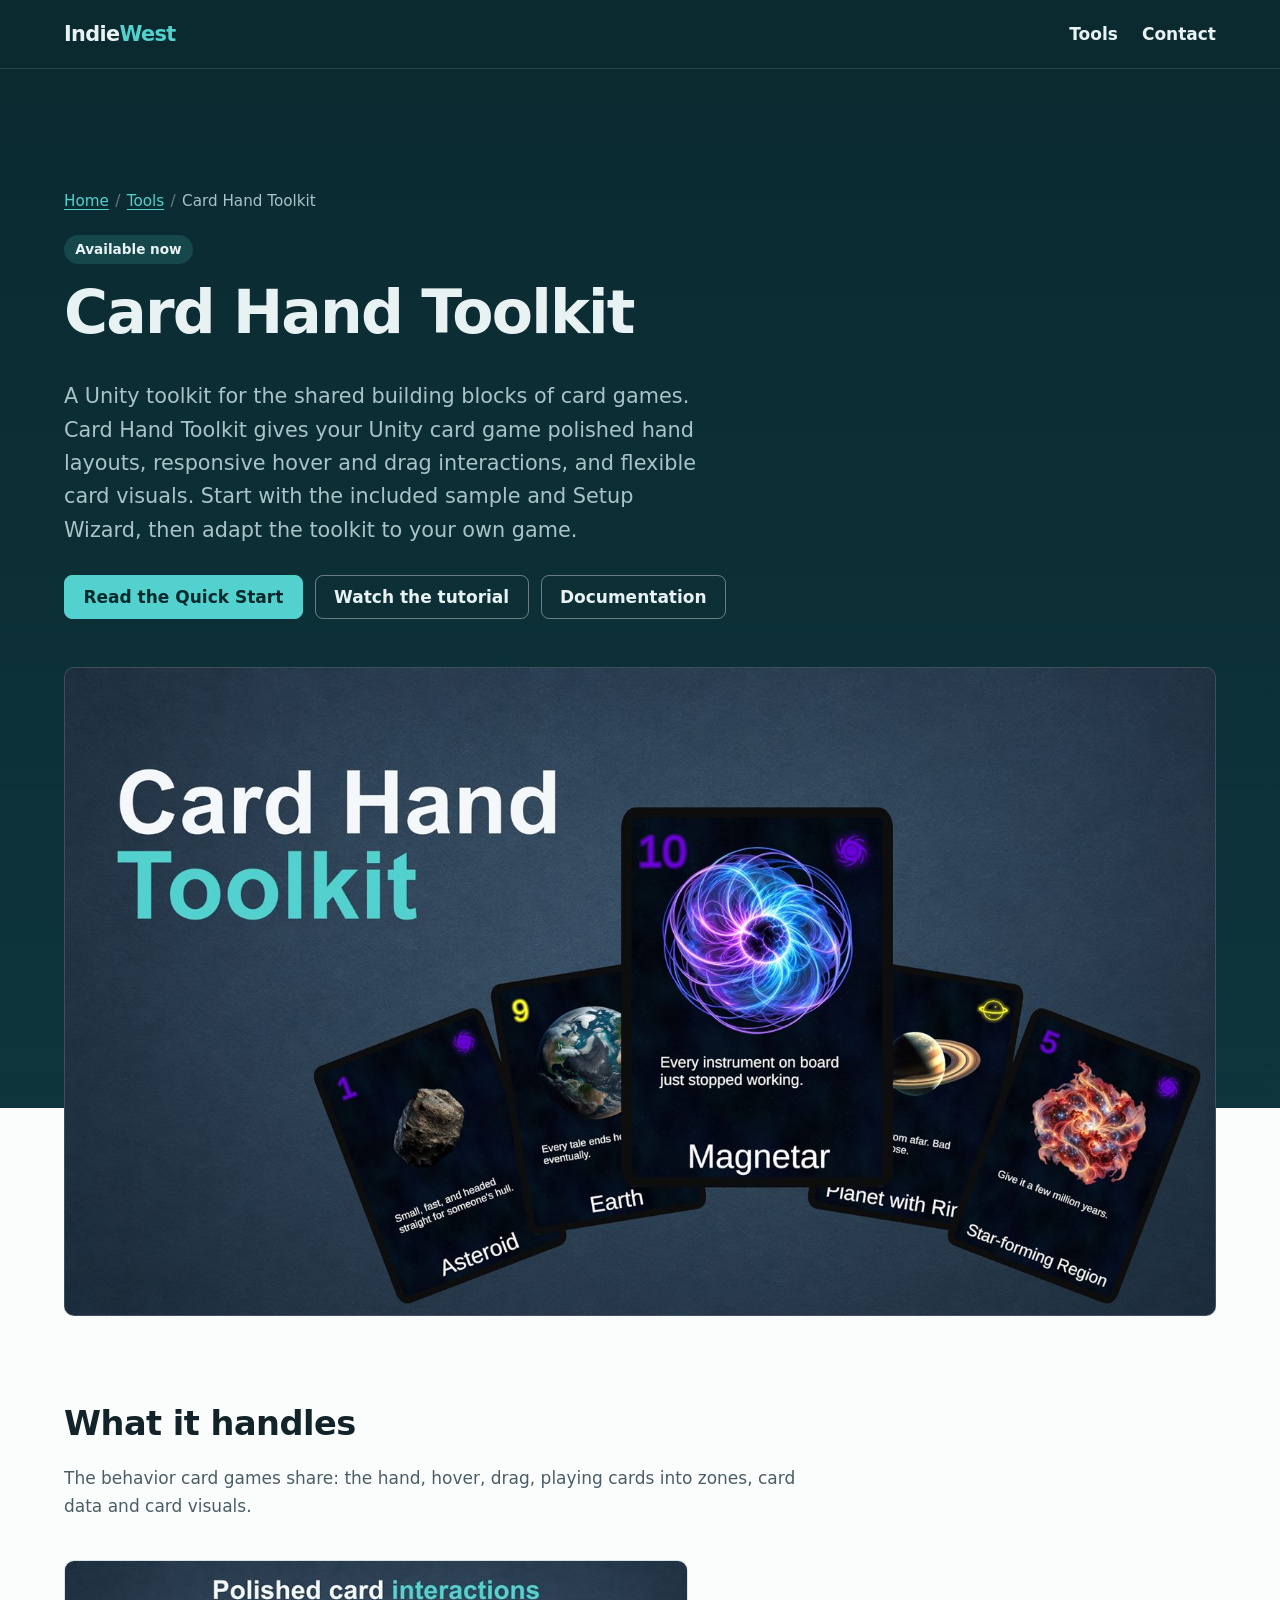
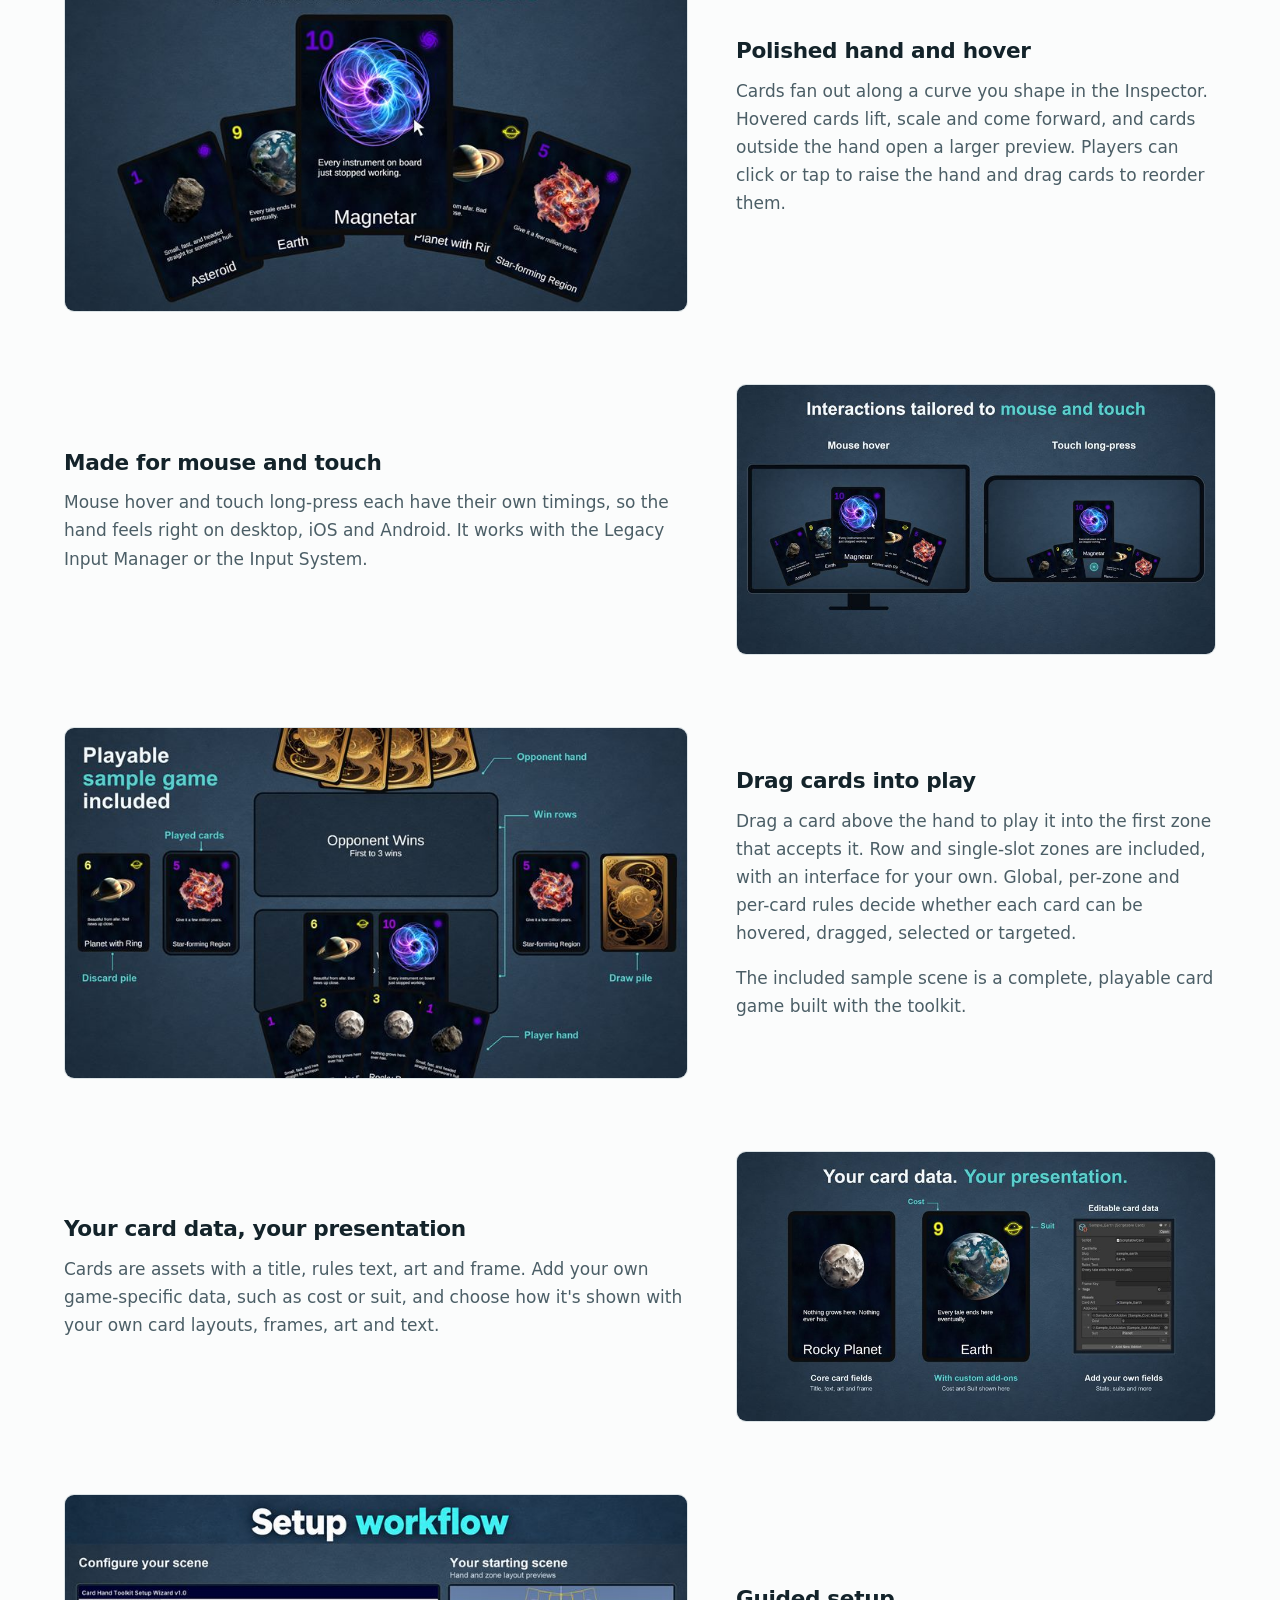
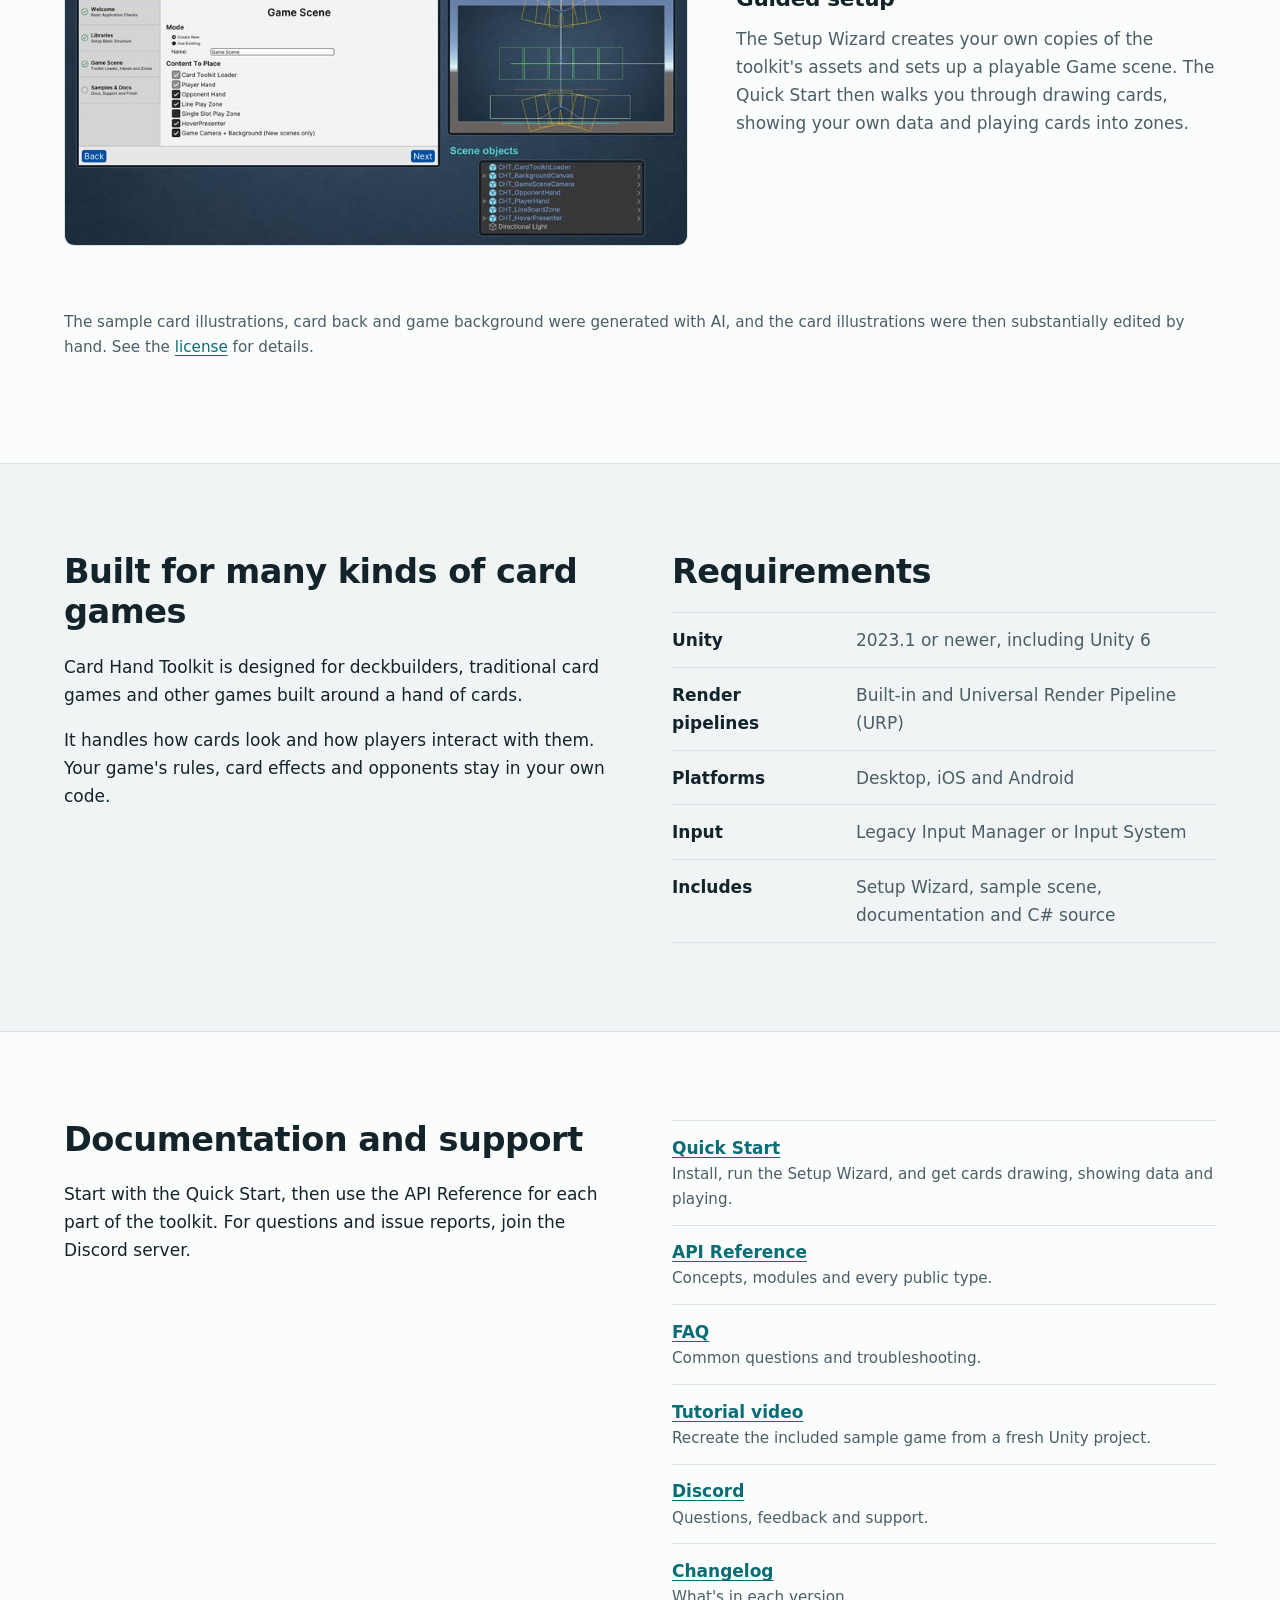
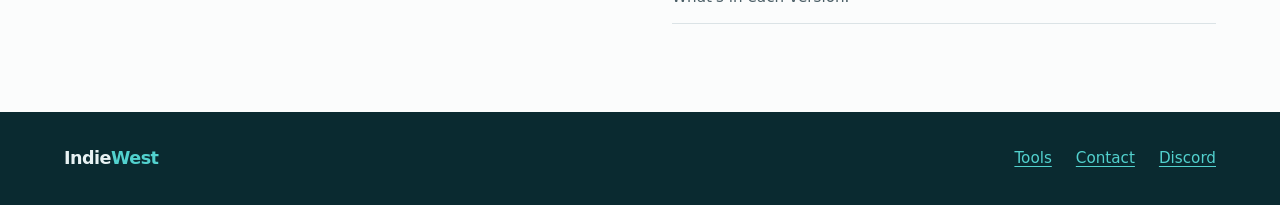
==== tools/card-hand-toolkit/index.html @ a1f58058 "First push of IndieWest github" ====
<!doctype html>
<html lang="en">
<head>
  <meta charset="utf-8">
  <meta name="viewport" content="width=device-width, initial-scale=1">
  <title>Card Hand Toolkit for Unity · IndieWest</title>
  <meta name="description" content="Card Hand Toolkit gives your Unity card game polished hand layouts, responsive hover and drag interactions, and flexible card visuals.">
  <meta name="color-scheme" content="light dark">
  <link rel="canonical" href="https://david3214.github.io/IndieWest/tools/card-hand-toolkit/">
  <meta property="og:type" content="product">
  <meta property="og:site_name" content="IndieWest">
  <meta property="og:title" content="Card Hand Toolkit for Unity">
  <meta property="og:description" content="Polished hand layouts, responsive hover and drag interactions, and flexible card visuals for Unity card games.">
  <meta property="og:url" content="https://david3214.github.io/IndieWest/tools/card-hand-toolkit/">
  <meta property="og:image" content="https://david3214.github.io/IndieWest/assets/img/card-hand-toolkit/cover-1600.jpg">
  <meta name="twitter:card" content="summary_large_image">
  <link rel="icon" href="../../assets/favicon-32.png" sizes="32x32">
  <link rel="icon" href="../../assets/favicon.svg" type="image/svg+xml">
  <link rel="apple-touch-icon" href="../../assets/apple-touch-icon.png">
  <link rel="stylesheet" href="../../assets/site.css">
</head>
<body>
  <a class="skip-link" href="#content">Skip to content</a>

  <header class="site-header">
    <div class="container header-inner">
      <a class="wordmark" href="../../index.html">Indie<span>West</span></a>
      <nav class="site-nav" aria-label="Main">
        <ul>
          <li><a href="../../index.html#tools">Tools</a></li>
          <li><a href="../../index.html#contact">Contact</a></li>
        </ul>
      </nav>
    </div>
  </header>

  <main id="content" tabindex="-1">
    <section class="hero product-hero band" aria-labelledby="product-title">
      <div class="container">
        <nav class="breadcrumb" aria-label="Breadcrumb">
          <ol>
            <li><a href="../../index.html">Home</a></li>
            <li><a href="../../index.html#tools">Tools</a></li>
            <li aria-current="page">Card Hand Toolkit</li>
          </ol>
        </nav>
        <p class="badge">Available now</p>
        <h1 id="product-title">Card Hand Toolkit</h1>
        <p class="lead">A Unity toolkit for the shared building blocks of card games. Card Hand Toolkit gives your Unity card game polished hand layouts, responsive hover and drag interactions, and flexible card visuals. Start with the included sample and Setup Wizard, then adapt the toolkit to your own game.</p>
        <ul class="button-row">
          <!-- Add once the listing is live: <li><a class="button button-primary" href="ASSET_STORE_URL">View on the Asset Store</a></li> -->
          <li><a class="button button-primary" href="docs/quickstart.html">Read the Quick Start</a></li>
          <li><a class="button" href="https://youtu.be/L_v_jIwN_XA">Watch the tutorial</a></li>
          <li><a class="button" href="docs/index.html">Documentation</a></li>
        </ul>
        <figure class="frame">
          <img src="../../assets/img/card-hand-toolkit/cover-1600.jpg"
               srcset="../../assets/img/card-hand-toolkit/cover-800.jpg 800w, ../../assets/img/card-hand-toolkit/cover-1600.jpg 1600w"
               sizes="(min-width: 72rem) 72rem, 100vw"
               width="1600" height="900"
               alt="A fanned hand of five space-themed cards made with Card Hand Toolkit. The centre card, Magnetar, is raised above the others.">
        </figure>
      </div>
    </section>

    <section class="section" aria-labelledby="features-title">
      <div class="container">
        <h2 id="features-title" class="section-title">What it handles</h2>
        <p class="section-intro">The behavior card games share: the hand, hover, drag, playing cards into zones, card data and card visuals.</p>

        <div class="feature-list">
          <article class="feature">
            <figure class="frame">
              <img src="../../assets/img/card-hand-toolkit/hand-hover-1600.jpg"
                   srcset="../../assets/img/card-hand-toolkit/hand-hover-800.jpg 800w, ../../assets/img/card-hand-toolkit/hand-hover-1600.jpg 1600w"
                   sizes="(min-width: 72rem) 40rem, (min-width: 56rem) 56vw, 100vw"
                   width="1600" height="900" loading="lazy" decoding="async"
                   alt="Captioned &quot;Polished card interactions&quot;: the mouse pointer hovers the centre card of a fanned hand, which lifts and grows above its neighbours.">
            </figure>
            <div>
              <h3>Polished hand and hover</h3>
              <p>Cards fan out along a curve you shape in the Inspector. Hovered cards lift, scale and come forward, and cards outside the hand open a larger preview. Players can click or tap to raise the hand and drag cards to reorder them.</p>
            </div>
          </article>

          <article class="feature">
            <figure class="frame">
              <img src="../../assets/img/card-hand-toolkit/mouse-touch-1600.jpg"
                   srcset="../../assets/img/card-hand-toolkit/mouse-touch-800.jpg 800w, ../../assets/img/card-hand-toolkit/mouse-touch-1600.jpg 1600w"
                   sizes="(min-width: 72rem) 40rem, (min-width: 56rem) 56vw, 100vw"
                   width="1600" height="900" loading="lazy" decoding="async"
                   alt="Captioned &quot;Interactions tailored to mouse and touch&quot;: the same hand on a desktop monitor with mouse hover, and on a phone with a touch long-press preview.">
            </figure>
            <div>
              <h3>Made for mouse and touch</h3>
              <p>Mouse hover and touch long-press each have their own timings, so the hand feels right on desktop, iOS and Android. It works with the Legacy Input Manager or the Input System.</p>
            </div>
          </article>

          <article class="feature">
            <figure class="frame">
              <img src="../../assets/img/card-hand-toolkit/sample-game-1600.jpg"
                   srcset="../../assets/img/card-hand-toolkit/sample-game-800.jpg 800w, ../../assets/img/card-hand-toolkit/sample-game-1600.jpg 1600w"
                   sizes="(min-width: 72rem) 40rem, (min-width: 56rem) 56vw, 100vw"
                   width="1600" height="900" loading="lazy" decoding="async"
                   alt="Captioned &quot;Playable sample game included&quot;: the sample scene, with labels for the opponent hand, played cards, win rows, player hand, discard pile and draw pile.">
            </figure>
            <div>
              <h3>Drag cards into play</h3>
              <p>Drag a card above the hand to play it into the first zone that accepts it. Row and single-slot zones are included, with an interface for your own. Global, per-zone and per-card rules decide whether each card can be hovered, dragged, selected or targeted.</p>
              <p>The included sample scene is a complete, playable card game built with the toolkit.</p>
            </div>
          </article>

          <article class="feature">
            <figure class="frame">
              <img src="../../assets/img/card-hand-toolkit/customization-1600.jpg"
                   srcset="../../assets/img/card-hand-toolkit/customization-800.jpg 800w, ../../assets/img/card-hand-toolkit/customization-1600.jpg 1600w"
                   sizes="(min-width: 72rem) 40rem, (min-width: 56rem) 56vw, 100vw"
                   width="1600" height="900" loading="lazy" decoding="async"
                   alt="Captioned &quot;Your card data. Your presentation.&quot;: a card with the core fields, the same layout showing custom Cost and Suit add-ons, and the Unity Inspector where that data is edited.">
            </figure>
            <div>
              <h3>Your card data, your presentation</h3>
              <p>Cards are assets with a title, rules text, art and frame. Add your own game-specific data, such as cost or suit, and choose how it's shown with your own card layouts, frames, art and text.</p>
            </div>
          </article>

          <article class="feature">
            <figure class="frame">
              <img src="../../assets/img/card-hand-toolkit/setup-workflow-1600.jpg"
                   srcset="../../assets/img/card-hand-toolkit/setup-workflow-800.jpg 800w, ../../assets/img/card-hand-toolkit/setup-workflow-1600.jpg 1600w"
                   sizes="(min-width: 72rem) 40rem, (min-width: 56rem) 56vw, 100vw"
                   width="1600" height="900" loading="lazy" decoding="async"
                   alt="Captioned &quot;Setup workflow&quot;: the Card Hand Toolkit Setup Wizard choosing what to place in a new Game scene, next to the resulting scene layout and its objects in the Hierarchy.">
            </figure>
            <div>
              <h3>Guided setup</h3>
              <p>The Setup Wizard creates your own copies of the toolkit's assets and sets up a playable Game scene. The Quick Start then walks you through drawing cards, showing your own data and playing cards into zones.</p>
            </div>
          </article>
        </div>

        <p class="note">The sample card illustrations, card back and game background were generated with AI, and the card illustrations were then substantially edited by hand. See the <a href="docs/license.html">license</a> for details.</p>
      </div>
    </section>

    <section class="section section-tint" aria-labelledby="fit-title">
      <div class="container split">
        <div>
          <h2 id="fit-title" class="section-title">Built for many kinds of card games</h2>
          <p>Card Hand Toolkit is designed for deckbuilders, traditional card games and other games built around a hand of cards.</p>
          <p>It handles how cards look and how players interact with them. Your game's rules, card effects and opponents stay in your own code.</p>
        </div>
        <div>
          <h2 class="section-title" id="requirements-title">Requirements</h2>
          <dl class="spec" aria-labelledby="requirements-title">
            <div><dt>Unity</dt><dd>2023.1 or newer, including Unity 6</dd></div>
            <div><dt>Render pipelines</dt><dd>Built-in and Universal Render Pipeline (URP)</dd></div>
            <div><dt>Platforms</dt><dd>Desktop, iOS and Android</dd></div>
            <div><dt>Input</dt><dd>Legacy Input Manager or Input System</dd></div>
            <div><dt>Includes</dt><dd>Setup Wizard, sample scene, documentation and C# source</dd></div>
          </dl>
        </div>
      </div>
    </section>

    <section class="section" aria-labelledby="docs-title">
      <div class="container split">
        <div>
          <h2 id="docs-title" class="section-title">Documentation and support</h2>
          <p>Start with the Quick Start, then use the API Reference for each part of the toolkit. For questions and issue reports, join the Discord server.</p>
        </div>
        <ul class="link-list">
          <li><a href="docs/quickstart.html">Quick Start</a><span>Install, run the Setup Wizard, and get cards drawing, showing data and playing.</span></li>
          <li><a href="docs/api.html">API Reference</a><span>Concepts, modules and every public type.</span></li>
          <li><a href="docs/faq.html">FAQ</a><span>Common questions and troubleshooting.</span></li>
          <li><a href="https://youtu.be/L_v_jIwN_XA">Tutorial video</a><span>Recreate the included sample game from a fresh Unity project.</span></li>
          <li><a href="https://discord.gg/rC7wVukEpu">Discord</a><span>Questions, feedback and support.</span></li>
          <li><a href="docs/changelog.html">Changelog</a><span>What's in each version.</span></li>
        </ul>
      </div>
    </section>
  </main>

  <footer class="site-footer">
    <div class="container footer-inner">
      <a class="wordmark wordmark-small" href="../../index.html">Indie<span>West</span></a>
      <ul class="footer-links">
        <li><a href="../../index.html#tools">Tools</a></li>
        <li><a href="../../index.html#contact">Contact</a></li>
        <li><a href="https://discord.gg/rC7wVukEpu">Discord</a></li>
      </ul>
    </div>
  </footer>
</body>
</html>
---- assets/site.css ----
/* IndieWest site styles: shared by the home page, product pages and generated docs. */

:root {
  color-scheme: light dark;
  --bg: #fbfcfc;
  --surface: #f0f4f5;
  --text: #13232a;
  --muted: #4b5e66;
  --border: #dbe3e6;
  --border-strong: #b5c4c9;
  --accent: #0a6c74;
  --accent-hover: #075158;
  --on-accent: #ffffff;
  --accent-soft: #e0f1f1;
  --code-bg: #eef3f4;
  --focus: #0a6c74;
  --band-bg: #0a2a30;
  --band-bg-end: #0e353c;

  --hl-keyword: #b3135a;
  --hl-type: #8a4a00;
  --hl-string: #0a5c36;
  --hl-number: #0550ae;
  --hl-title: #6b3fc7;
  --hl-meta: #47606a;
  --hl-comment: #5f7177;

  --font-sans: system-ui, -apple-system, "Segoe UI", Roboto, "Helvetica Neue", Arial, sans-serif;
  --font-mono: ui-monospace, "Cascadia Mono", "Segoe UI Mono", Consolas, "SFMono-Regular", Menlo, monospace;
  --max: 72rem;
  --measure: 46rem;
  --radius: 10px;
}

@media (prefers-color-scheme: dark) {
  :root {
    --bg: #0e181c;
    --surface: #142228;
    --text: #e4ecee;
    --muted: #a0b2b8;
    --border: #24363d;
    --border-strong: #3b5058;
    --accent: #52d1ce;
    --accent-hover: #86e0dd;
    --on-accent: #06292d;
    --accent-soft: #143a3d;
    --code-bg: #111e23;
    --focus: #52d1ce;
    --band-bg: #0a262b;
    --band-bg-end: #0d3036;

    --hl-keyword: #ff8fb8;
    --hl-type: #f5b971;
    --hl-string: #8fdcae;
    --hl-number: #8cc8ff;
    --hl-title: #c9a8ff;
    --hl-meta: #a0b2b8;
    --hl-comment: #8a9ea5;
  }
}

/* Dark brand bands (header, hero, footer) redefine the colour tokens for everything inside them. */
.band, .site-header, .site-footer {
  --text: #e8f2f3;
  --muted: #a9c3c6;
  --border: rgba(255, 255, 255, 0.12);
  --border-strong: rgba(255, 255, 255, 0.38);
  --accent: #52d1ce;
  --accent-hover: #8ae2df;
  --on-accent: #06292d;
  --accent-soft: rgba(82, 209, 206, 0.16);
  --focus: #52d1ce;
  background: var(--band-bg);
  color: var(--text);
}
.band { background: linear-gradient(180deg, var(--band-bg), var(--band-bg-end)); }
.section-tint { background: var(--surface); }

*, *::before, *::after { box-sizing: border-box; }

html { -webkit-text-size-adjust: 100%; text-size-adjust: 100%; }

body {
  margin: 0;
  background: var(--bg);
  color: var(--text);
  font: 1.0625rem/1.65 var(--font-sans);
  overflow-wrap: break-word;
}

img { display: block; max-width: 100%; height: auto; }

a { color: var(--accent); text-underline-offset: 0.18em; }
a:hover { color: var(--accent-hover); text-decoration-thickness: 2px; }

:focus-visible { outline: 3px solid var(--focus); outline-offset: 3px; border-radius: 4px; }
main:focus { outline: none; }

h1, h2, h3, h4 { line-height: 1.2; letter-spacing: -0.015em; margin: 0 0 0.6em; }
p, ul, ol, dl { margin: 0 0 1em; }

.container { width: min(100% - 2rem, var(--max)); margin-inline: auto; }

.skip-link {
  position: absolute;
  left: 1rem;
  top: -4rem;
  z-index: 10;
  padding: 0.5rem 1rem;
  background: var(--accent);
  color: var(--on-accent);
  border-radius: 6px;
  font-weight: 600;
}
.skip-link:focus { top: 1rem; color: var(--on-accent); }

/* Header and footer */

.site-header { border-bottom: 1px solid var(--border); }

.header-inner {
  display: flex;
  flex-wrap: wrap;
  align-items: center;
  justify-content: space-between;
  gap: 0.5rem 1.5rem;
  min-height: 4.25rem;
  padding-block: 0.5rem;
}

.wordmark {
  color: var(--text);
  font-size: 1.3rem;
  font-weight: 800;
  letter-spacing: -0.03em;
  text-decoration: none;
}
.wordmark span { color: var(--accent); }
.wordmark:hover { color: var(--text); }
.wordmark-small { font-size: 1.1rem; }

.site-nav ul { display: flex; gap: 1.5rem; margin: 0; padding: 0; list-style: none; }
.site-nav a { display: inline-block; padding-block: 0.4rem; color: var(--text); font-weight: 550; text-decoration: none; }
.site-nav a:hover { color: var(--accent); text-decoration: underline; }

.site-footer { color: var(--muted); font-size: 0.95rem; }

.footer-inner {
  display: flex;
  flex-wrap: wrap;
  align-items: center;
  justify-content: space-between;
  gap: 0.75rem 2rem;
  padding-block: 2rem;
}
.footer-inner p { margin: 0; }
.footer-links { display: flex; flex-wrap: wrap; gap: 0.5rem 1.5rem; margin: 0; padding: 0; list-style: none; }

/* Page sections */

.hero { padding-block: clamp(3.5rem, 11vw, 7.5rem) clamp(2.5rem, 7vw, 4.5rem); }
.hero h1 { max-width: 17ch; font-size: clamp(2.2rem, 6vw, 3.75rem); line-height: 1.08; letter-spacing: -0.03em; }

.lead { max-width: 40rem; color: var(--muted); font-size: clamp(1.125rem, 2.2vw, 1.3rem); line-height: 1.6; }

.section { padding-block: clamp(3rem, 8vw, 5.5rem); border-top: 1px solid var(--border); }
.section-title { font-size: clamp(1.6rem, 3.5vw, 2.1rem); }
.section-intro { max-width: var(--measure); color: var(--muted); }

.eyebrow {
  margin-bottom: 0.75rem;
  color: var(--muted);
  font-size: 0.8rem;
  font-weight: 700;
  letter-spacing: 0.09em;
  text-transform: uppercase;
}

.breadcrumb { margin: 0 0 1.25rem; font-size: 0.95rem; }
.breadcrumb ol { display: flex; flex-wrap: wrap; gap: 0.4rem; margin: 0; padding: 0; list-style: none; color: var(--muted); }
.breadcrumb li + li::before { content: "/"; margin-right: 0.4rem; color: var(--border-strong); }

.badge {
  display: inline-block;
  margin-bottom: 1rem;
  padding: 0.2rem 0.7rem;
  border-radius: 999px;
  background: var(--accent-soft);
  color: var(--text);
  font-size: 0.85rem;
  font-weight: 650;
}

.button-row { display: flex; flex-wrap: wrap; gap: 0.75rem; margin: 1.75rem 0 0; padding: 0; list-style: none; }

.button {
  display: inline-flex;
  align-items: center;
  justify-content: center;
  min-height: 2.75rem;
  padding: 0.55rem 1.15rem;
  border: 1px solid var(--border-strong);
  border-radius: 8px;
  color: var(--text);
  font-weight: 600;
  line-height: 1.3;
  text-decoration: none;
}
.button:hover { border-color: var(--accent); color: var(--accent); }
.button-primary { background: var(--accent); border-color: var(--accent); color: var(--on-accent); }
.button-primary:hover { background: var(--accent-hover); border-color: var(--accent-hover); color: var(--on-accent); }

.frame {
  margin: 0;
  overflow: hidden;
  border: 1px solid var(--border);
  border-radius: var(--radius);
  background: #263747;
}

/* Product listings on the home page: one featured card per product */

.catalog { display: grid; gap: clamp(2rem, 5vw, 3rem); margin-top: 2.5rem; }

.product-card { display: grid; gap: clamp(1.5rem, 4vw, 3rem); align-items: center; }
.product-card h3 { font-size: clamp(1.5rem, 3vw, 1.9rem); }
.product-card h3 a { color: inherit; text-decoration: none; }
.product-card h3 a:hover { color: var(--accent); text-decoration: underline; }

@media (min-width: 56rem) {
  .product-card { grid-template-columns: minmax(0, 1.15fr) minmax(0, 1fr); }
}

.check-list { margin: 1.25rem 0 0; padding: 0; list-style: none; }
.check-list li { position: relative; margin-bottom: 0.45rem; padding-left: 1.6rem; }
.check-list li::before {
  content: "";
  position: absolute;
  left: 0.15rem;
  top: 0.55em;
  width: 0.7rem;
  height: 0.38rem;
  border-left: 2px solid var(--accent);
  border-bottom: 2px solid var(--accent);
  transform: rotate(-45deg);
}

/* Product page */

.product-hero .frame { margin-top: clamp(2rem, 5vw, 3rem); }

/* The band stops partway down the cover image, so the image straddles its lower edge. */
.product-hero.band {
  --overhang: clamp(5rem, 18vw, 13rem);
  padding-bottom: 0;
  background: linear-gradient(180deg, var(--band-bg), var(--band-bg-end) calc(100% - var(--overhang)), transparent calc(100% - var(--overhang)));
}
.product-hero + .section { border-top: 0; }

.feature-list { display: grid; gap: clamp(3rem, 7vw, 4.5rem); margin-top: 2.5rem; }

.feature { display: grid; gap: 1.5rem; align-items: center; }
.feature h3 { font-size: 1.35rem; }
.feature p { color: var(--muted); }

@media (min-width: 56rem) {
  .feature { grid-template-columns: minmax(0, 1.3fr) minmax(0, 1fr); gap: 3rem; }
  .feature:nth-child(even) .frame { order: 2; }
}

.split { display: grid; gap: 2.5rem; }
@media (min-width: 52rem) {
  .split { grid-template-columns: repeat(2, minmax(0, 1fr)); gap: 4rem; }
}

.spec { display: grid; gap: 0; margin: 0; border-top: 1px solid var(--border); }
.spec div { display: grid; gap: 0.15rem 1.5rem; padding-block: 0.8rem; border-bottom: 1px solid var(--border); }
.spec dt { font-weight: 650; }
.spec dd { margin: 0; color: var(--muted); }
@media (min-width: 36rem) {
  .spec div { grid-template-columns: 10rem 1fr; }
}

.link-list { margin: 0; padding: 0; list-style: none; border-top: 1px solid var(--border); }
.link-list li { padding-block: 0.8rem; border-bottom: 1px solid var(--border); }
.link-list a { font-weight: 600; }
.link-list span { display: block; color: var(--muted); font-size: 0.95rem; }

.note { color: var(--muted); font-size: 0.95rem; }
.feature-list + .note { margin-top: clamp(2.5rem, 6vw, 4rem); }

/* Generated documentation */

.docs-layout { display: grid; gap: 1.5rem; padding-block: 1.5rem clamp(3rem, 8vw, 5rem); }

.docs-sidebar { padding-bottom: 1.25rem; border-bottom: 1px solid var(--border); }
.docs-product { margin-bottom: 0.75rem; font-weight: 700; }
.docs-product a { color: var(--text); text-decoration: none; }
.docs-product a:hover { color: var(--accent); text-decoration: underline; }
.docs-version { display: block; color: var(--muted); font-size: 0.9rem; font-weight: 500; }

.docs-nav ul { display: flex; flex-wrap: wrap; gap: 0.4rem; margin: 0; padding: 0; list-style: none; }
.docs-nav a {
  display: block;
  padding: 0.3rem 0.75rem;
  border: 1px solid var(--border);
  border-radius: 6px;
  color: var(--text);
  font-size: 0.95rem;
  text-decoration: none;
}
.docs-nav a:hover { border-color: var(--accent); color: var(--accent); }
.docs-nav a[aria-current="page"] { background: var(--accent-soft); border-color: transparent; font-weight: 650; }

@media (min-width: 60rem) {
  .docs-layout { grid-template-columns: 13rem minmax(0, 1fr); gap: 3.5rem; padding-top: 2.5rem; }
  .docs-sidebar { position: sticky; top: 1.5rem; align-self: start; padding-bottom: 0; border-bottom: 0; }
  .docs-nav ul { flex-direction: column; gap: 0.15rem; }
  .docs-nav a { border: 0; padding: 0.35rem 0.75rem; margin-left: -0.75rem; }
}

.prose { min-width: 0; max-width: 52rem; font-size: 1rem; }
.prose > :first-child, .prose > .heading:first-child h1, .prose > .heading:first-child h2 { margin-top: 0; }

.prose .heading { display: flex; align-items: baseline; gap: 0.5rem; }
.prose h1 { margin: 2.5rem 0 1rem; font-size: clamp(1.75rem, 4vw, 2.2rem); }
.prose h2 { margin: 2.25rem 0 0.75rem; padding-top: 0.25rem; font-size: 1.45rem; }
.prose h3 { margin: 1.75rem 0 0.6rem; font-size: 1.2rem; }
.prose h4 { margin: 1.5rem 0 0.5rem; font-size: 1.05rem; }
.prose [id] { scroll-margin-top: 1rem; }

.heading-anchor {
  flex: none;
  padding: 0 0.2rem;
  color: var(--muted);
  text-decoration: none;
  opacity: 0;
}
.heading:hover .heading-anchor, .heading-anchor:focus { opacity: 1; }

.prose ul, .prose ol { padding-left: 1.5rem; }
.prose li { margin-bottom: 0.3rem; }
.prose li > ul, .prose li > ol { margin: 0.3rem 0 0.5rem; }

.prose hr { margin: 2.5rem 0; border: 0; border-top: 1px solid var(--border); }

.prose blockquote {
  margin: 1.25rem 0;
  padding: 0.75rem 1rem;
  border-left: 3px solid var(--accent);
  border-radius: 0 6px 6px 0;
  background: var(--surface);
}
.prose blockquote > :last-child { margin-bottom: 0; }

.prose code {
  padding: 0.1em 0.3em;
  border-radius: 4px;
  background: var(--code-bg);
  font-family: var(--font-mono);
  font-size: 0.9em;
}

.prose pre {
  margin: 0 0 1.25rem;
  padding: 1rem 1.1rem;
  overflow-x: auto;
  border: 1px solid var(--border);
  border-radius: 8px;
  background: var(--code-bg);
  line-height: 1.5;
  tab-size: 4;
}
.prose pre code { padding: 0; background: none; font-size: 0.875rem; }

.hljs-keyword, .hljs-literal, .hljs-doctag { color: var(--hl-keyword); }
.hljs-built_in, .hljs-type { color: var(--hl-type); }
.hljs-string, .hljs-char, .hljs-regexp { color: var(--hl-string); }
.hljs-number { color: var(--hl-number); }
.hljs-title, .hljs-section { color: var(--hl-title); }
.hljs-meta, .hljs-attr, .hljs-attribute { color: var(--hl-meta); }
.hljs-comment, .hljs-quote { color: var(--hl-comment); font-style: italic; }

.prose img { margin: 1.25rem 0; border: 1px solid var(--border); border-radius: 8px; }

.table-wrap { margin: 0 0 1.25rem; overflow-x: auto; }
.prose table { width: 100%; border-collapse: collapse; font-size: 0.95rem; }
.prose th, .prose td { padding: 0.55rem 0.75rem; border: 1px solid var(--border); text-align: left; vertical-align: top; }
.prose th { background: var(--surface); }

.back-to-top { margin-top: 3rem; font-size: 0.95rem; }

@media (prefers-reduced-motion: no-preference) {
  html { scroll-behavior: smooth; }
}
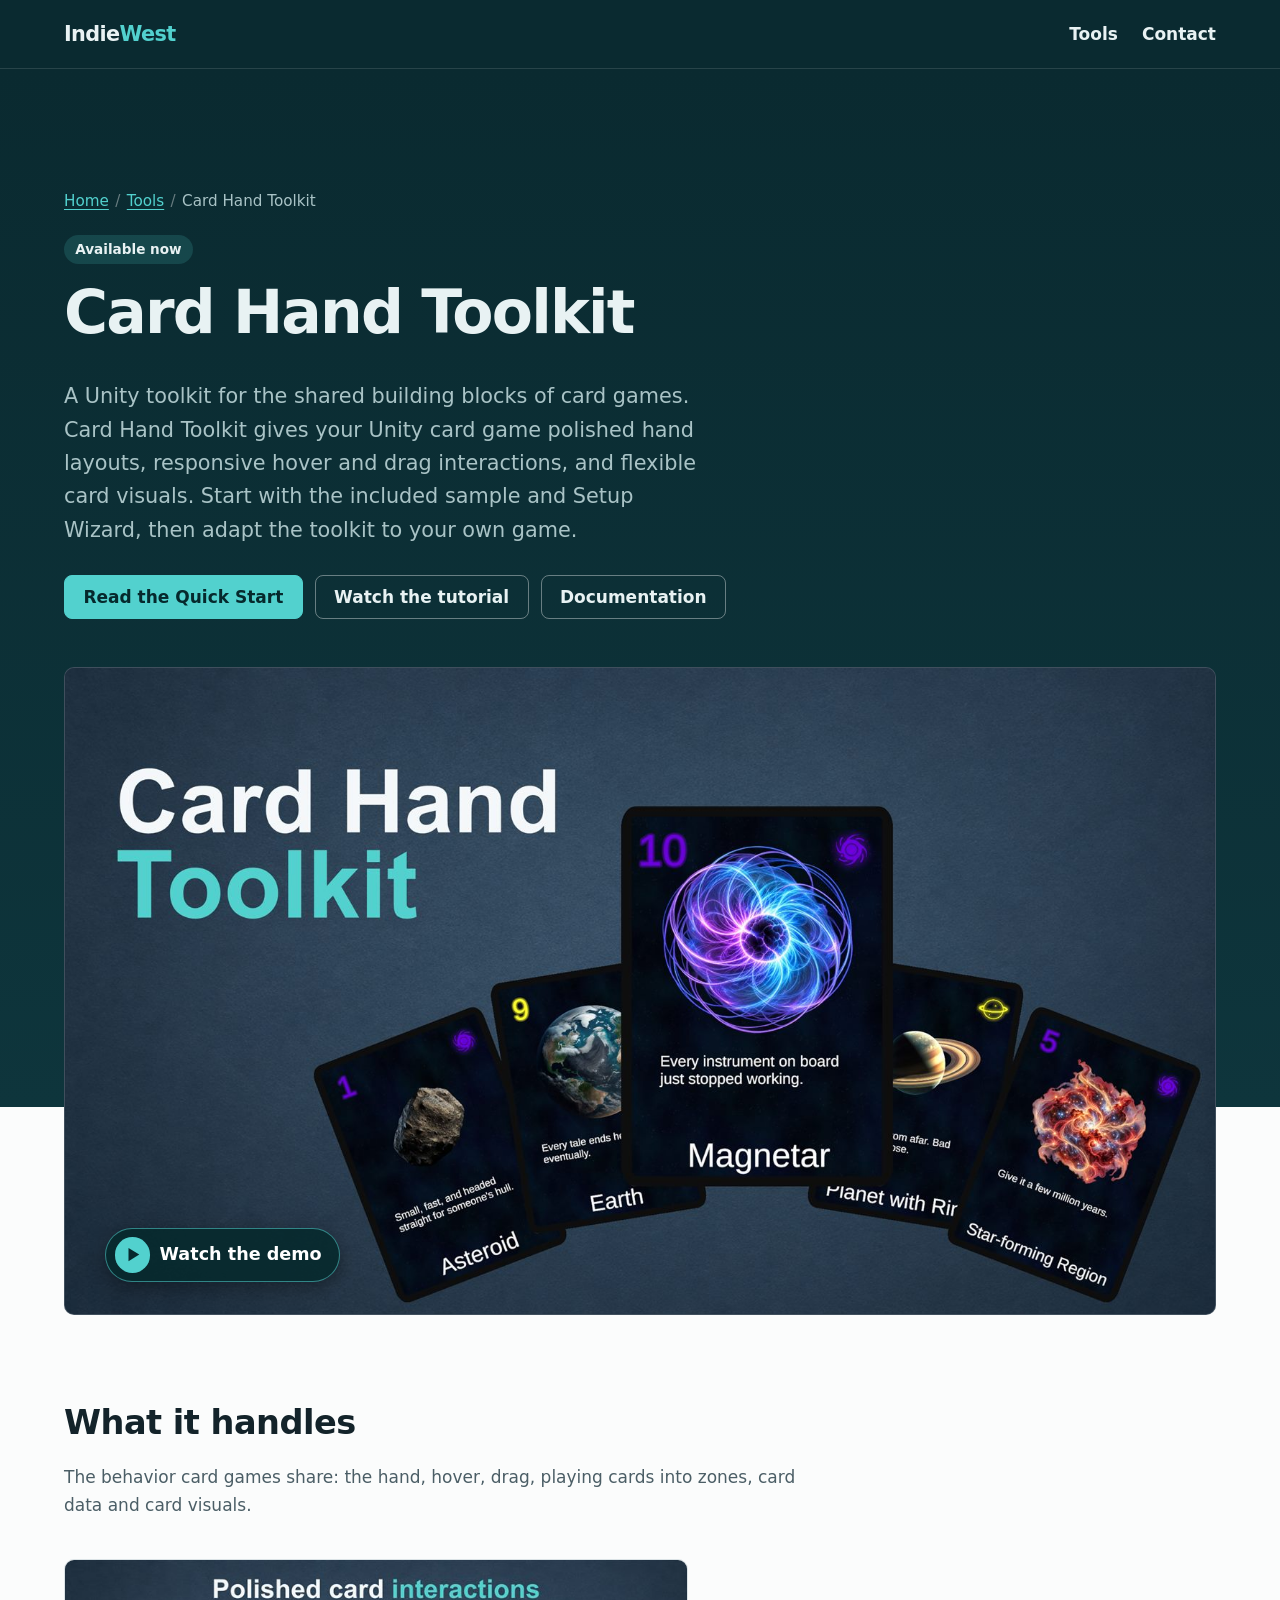
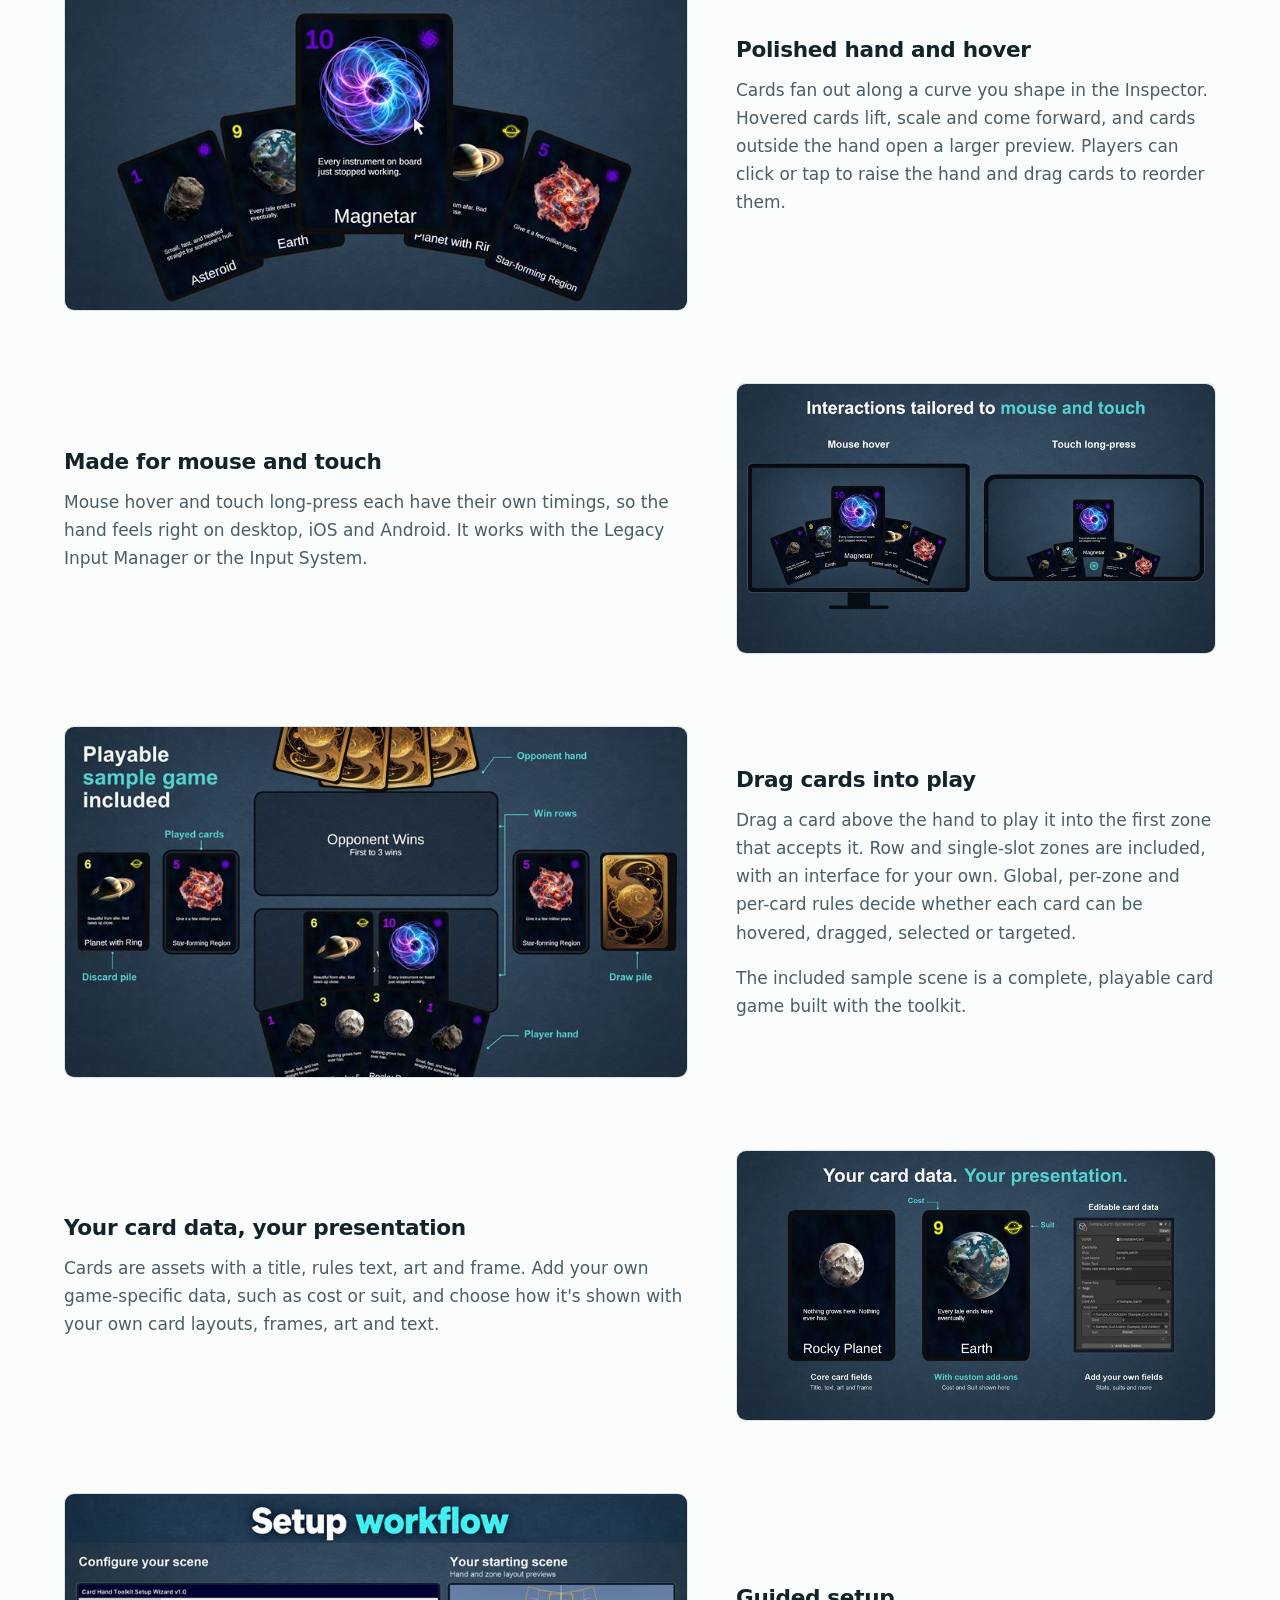
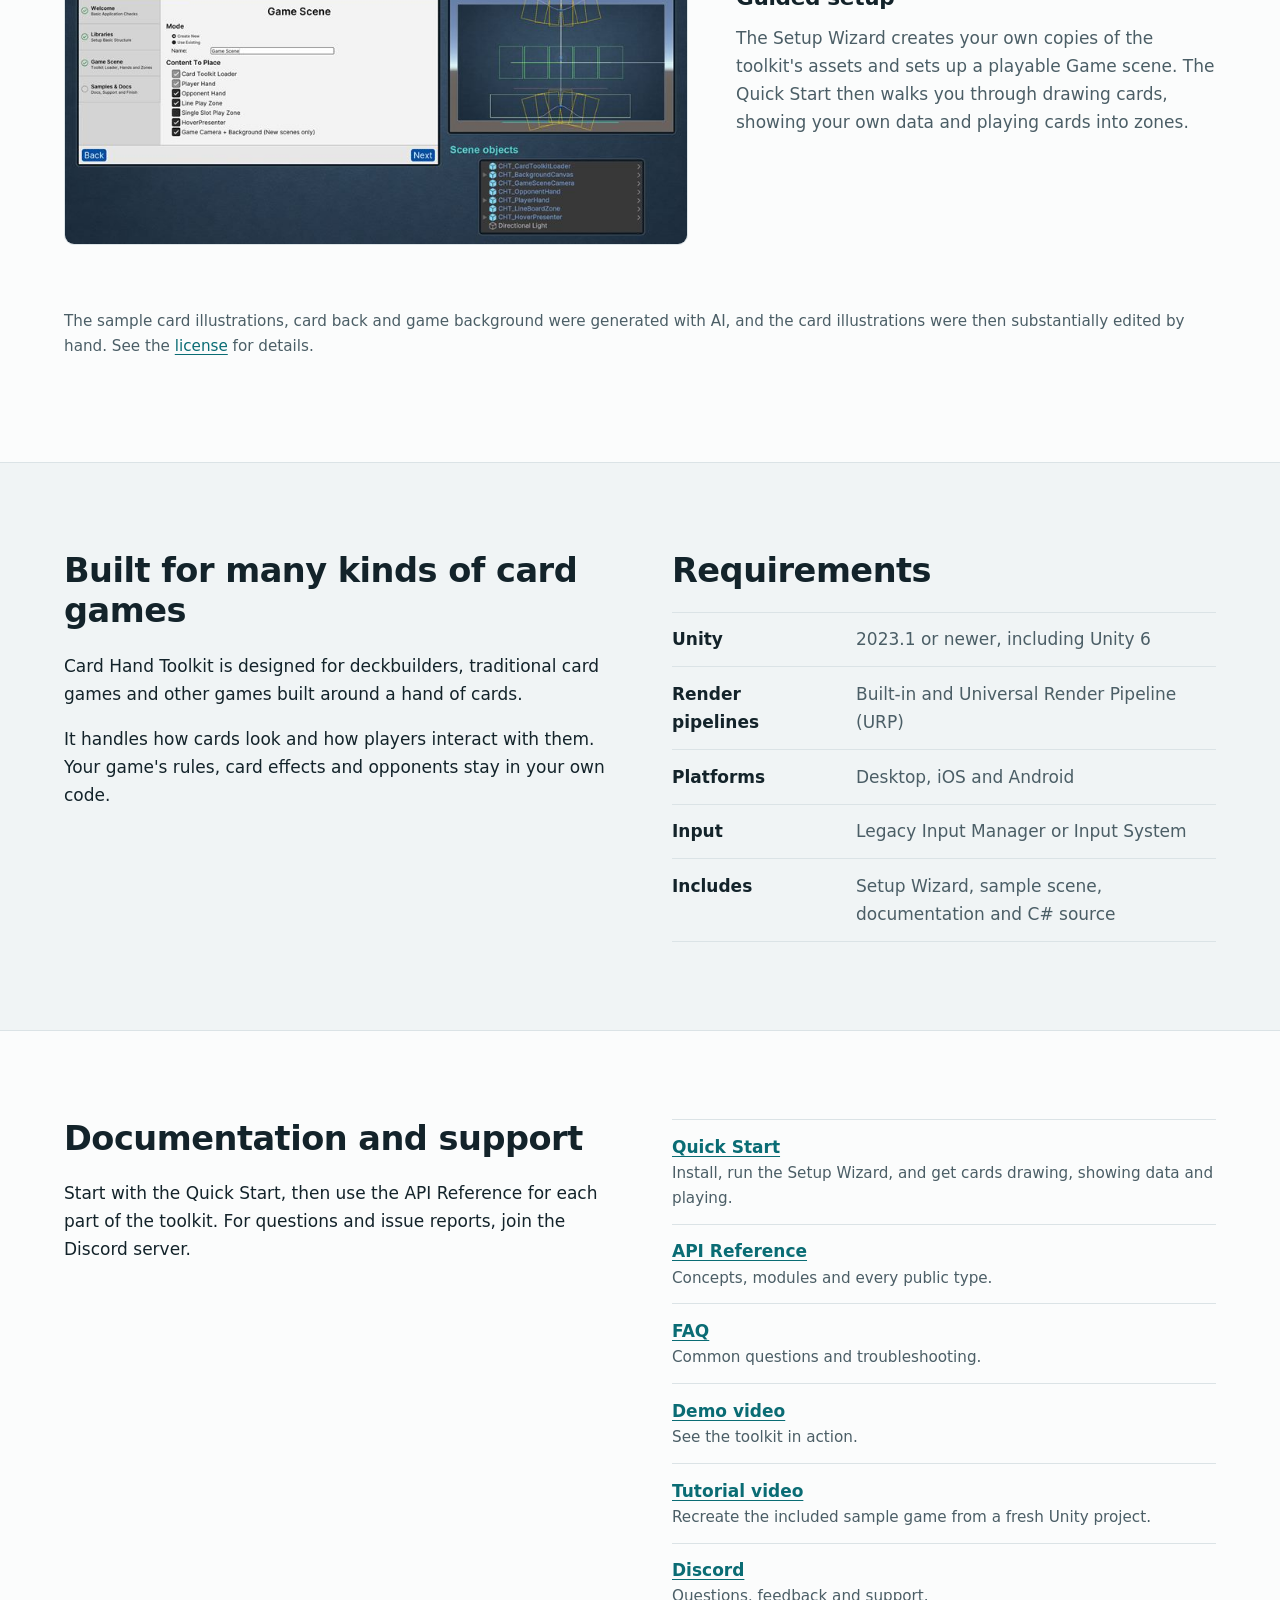
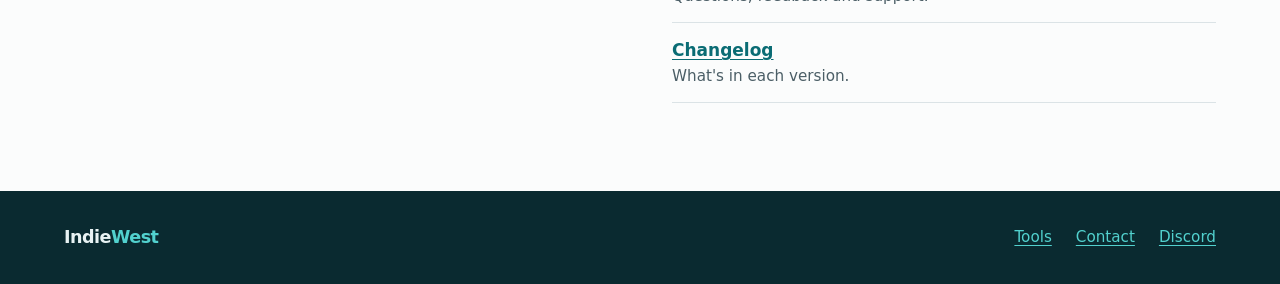
==== commit 9ddbfa89: "Added demo video to site for CHT" ====
--- a/tools/card-hand-toolkit/index.html
+++ b/tools/card-hand-toolkit/index.html
@@ -18,6 +18,7 @@
   <link rel="icon" href="../../assets/favicon.svg" type="image/svg+xml">
   <link rel="apple-touch-icon" href="../../assets/apple-touch-icon.png">
   <link rel="stylesheet" href="../../assets/site.css">
+  <script src="../../assets/video.js" defer></script>
 </head>
 <body>
   <a class="skip-link" href="#content">Skip to content</a>
@@ -53,13 +54,20 @@
           <li><a class="button" href="https://youtu.be/L_v_jIwN_XA">Watch the tutorial</a></li>
           <li><a class="button" href="docs/index.html">Documentation</a></li>
         </ul>
-        <figure class="frame">
-          <img src="../../assets/img/card-hand-toolkit/cover-1600.jpg"
-               srcset="../../assets/img/card-hand-toolkit/cover-800.jpg 800w, ../../assets/img/card-hand-toolkit/cover-1600.jpg 1600w"
-               sizes="(min-width: 72rem) 72rem, 100vw"
-               width="1600" height="900"
-               alt="A fanned hand of five space-themed cards made with Card Hand Toolkit. The centre card, Magnetar, is raised above the others.">
-        </figure>
+        <!-- Demo video: a poster that links to YouTube. assets/video.js swaps in the player when it's clicked. -->
+        <div id="demo" class="frame video">
+          <a class="video-poster" href="https://youtu.be/r8N_8kI9sw8" data-youtube-id="r8N_8kI9sw8" data-title="Card Hand Toolkit demo video">
+            <img src="../../assets/img/card-hand-toolkit/cover-1600.jpg"
+                 srcset="../../assets/img/card-hand-toolkit/cover-800.jpg 800w, ../../assets/img/card-hand-toolkit/cover-1600.jpg 1600w"
+                 sizes="(min-width: 72rem) 72rem, 100vw"
+                 width="1600" height="900"
+                 alt="">
+            <span class="video-play">
+              <svg viewBox="0 0 24 24" width="24" height="24" aria-hidden="true" focusable="false"><path d="M8 5.5v13l10.5-6.5z" fill="currentColor"/></svg>
+              Watch the demo
+            </span>
+          </a>
+        </div>
       </div>
     </section>
 
@@ -175,6 +183,7 @@
           <li><a href="docs/quickstart.html">Quick Start</a><span>Install, run the Setup Wizard, and get cards drawing, showing data and playing.</span></li>
           <li><a href="docs/api.html">API Reference</a><span>Concepts, modules and every public type.</span></li>
           <li><a href="docs/faq.html">FAQ</a><span>Common questions and troubleshooting.</span></li>
+          <li><a href="https://youtu.be/r8N_8kI9sw8">Demo video</a><span>See the toolkit in action.</span></li>
           <li><a href="https://youtu.be/L_v_jIwN_XA">Tutorial video</a><span>Recreate the included sample game from a fresh Unity project.</span></li>
           <li><a href="https://discord.gg/rC7wVukEpu">Discord</a><span>Questions, feedback and support.</span></li>
           <li><a href="docs/changelog.html">Changelog</a><span>What's in each version.</span></li>
--- a/assets/site.css
+++ b/assets/site.css
@@ -257,6 +257,32 @@
 }
 .product-hero + .section { border-top: 0; }
 
+/* Click-to-play video: a poster link until assets/video.js swaps in the player. */
+.video { position: relative; aspect-ratio: 16 / 9; }
+.video iframe { display: block; width: 100%; height: 100%; border: 0; }
+.video-poster { display: block; height: 100%; text-decoration: none; }
+.video-poster img { width: 100%; height: 100%; object-fit: cover; }
+.video-poster:focus-visible { outline: 3px solid #52d1ce; outline-offset: -6px; border-radius: var(--radius); }
+
+.video-play {
+  position: absolute;
+  left: clamp(0.75rem, 4%, 2.5rem);
+  bottom: clamp(0.75rem, 5%, 2.5rem);
+  display: inline-flex;
+  align-items: center;
+  gap: 0.6rem;
+  padding: 0.5rem 1.1rem 0.5rem 0.55rem;
+  border: 1px solid rgba(82, 209, 206, 0.55);
+  border-radius: 999px;
+  background: rgba(6, 41, 45, 0.88);
+  box-shadow: 0 6px 20px rgba(0, 0, 0, 0.35);
+  color: #ffffff;
+  font-size: clamp(0.95rem, 1.6vw, 1.1rem);
+  font-weight: 650;
+}
+.video-play svg { width: 2em; height: 2em; padding: 0.3em; border-radius: 50%; background: #52d1ce; color: #06292d; }
+.video-poster:hover .video-play { background: #06292d; border-color: #52d1ce; }
+
 .feature-list { display: grid; gap: clamp(3rem, 7vw, 4.5rem); margin-top: 2.5rem; }
 
 .feature { display: grid; gap: 1.5rem; align-items: center; }
